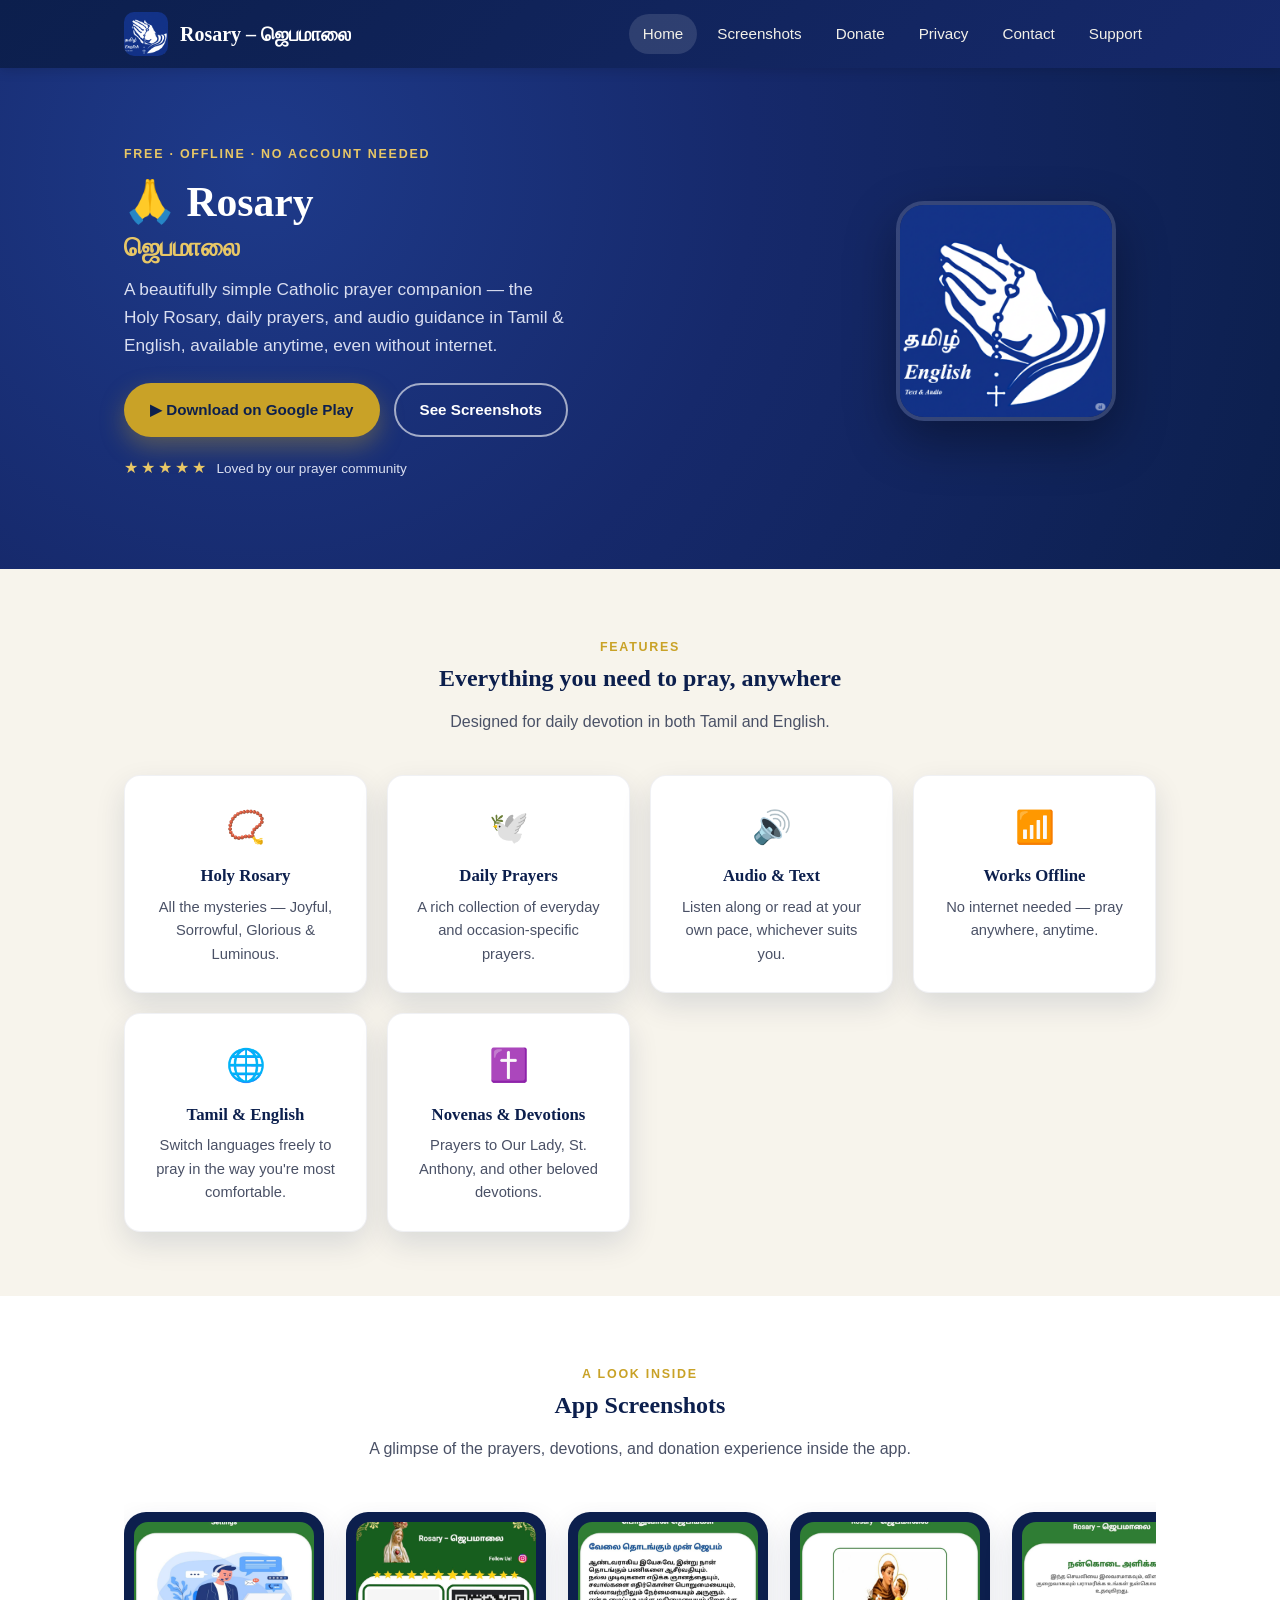
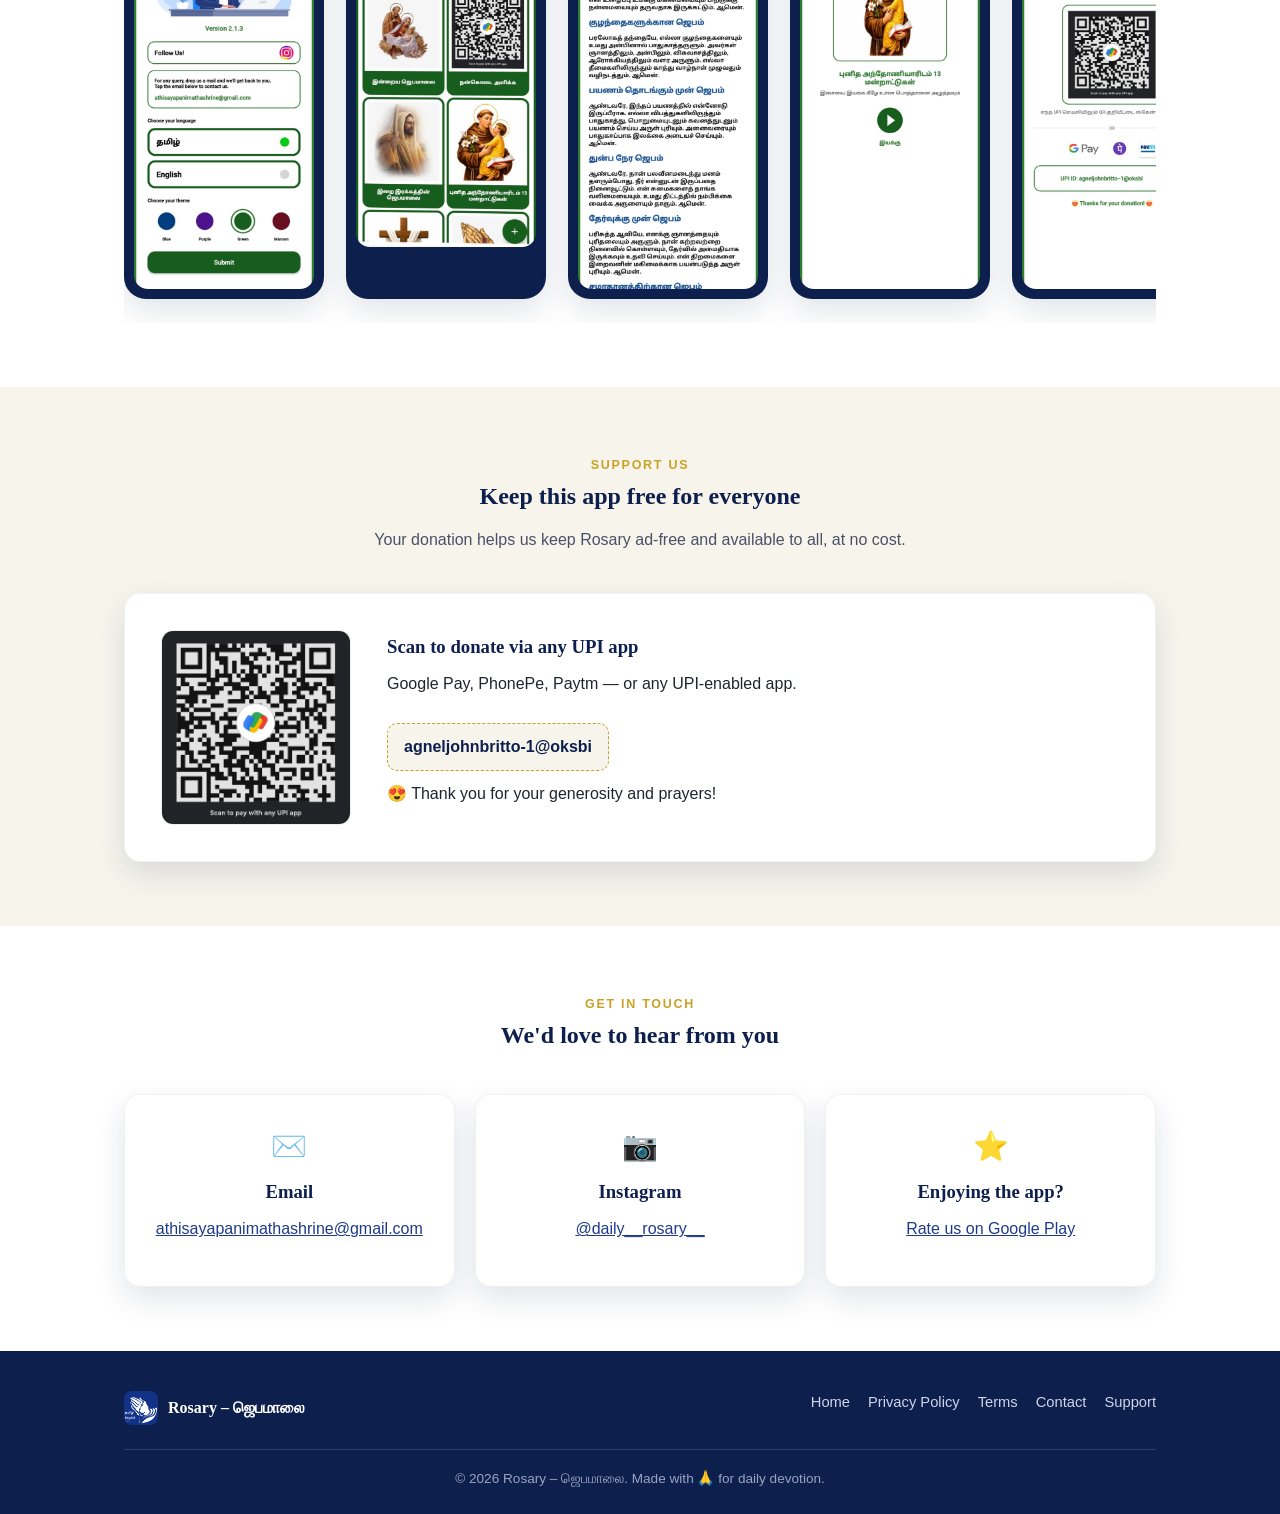
==== index.html @ a55c85b1 "Add files via upload" ====
<!DOCTYPE html>
<html lang="en">
<head>
<meta charset="utf-8">
<meta name="viewport" content="width=device-width,initial-scale=1">
<title>Rosary – ஜெபமாலை | Tamil & English Catholic Prayer App</title>
<meta name="description" content="Rosary – ஜெபமாலை is a free offline Catholic prayer app with the Holy Rosary, daily prayers, and audio in Tamil & English.">
<link rel="icon" href="images/logo.png">
<link rel="stylesheet" href="css/style.css">
</head>
<body>

<header class="site-header">
  <div class="container">
    <a class="brand" href="index.html">
      <img src="images/logo.png" alt="Rosary app logo">
      <span>Rosary &ndash; ஜெபமாலை</span>
    </a>
    <nav class="main-nav">
      <a href="index.html" class="active">Home</a>
      <a href="#screenshots">Screenshots</a>
      <a href="#donate">Donate</a>
      <a href="privacy.html">Privacy</a>
      <a href="contact.html">Contact</a>
      <a href="support.html">Support</a>
    </nav>
  </div>
</header>

<section class="hero">
  <div class="container">
    <div class="hero-copy">
      <span class="eyebrow">Free &middot; Offline &middot; No Account Needed</span>
      <h1>🙏 Rosary <span class="tamil">ஜெபமாலை</span></h1>
      <p class="lead">A beautifully simple Catholic prayer companion &mdash; the Holy Rosary, daily prayers, and audio guidance in Tamil &amp; English, available anytime, even without internet.</p>
      <div class="hero-actions">
        <a class="btn btn-primary" href="https://play.google.com/store/apps/details?id=com.ransam.jebamalaitamil">▶ Download on Google Play</a>
        <a class="btn btn-outline" href="#screenshots">See Screenshots</a>
      </div>
      <div class="stars">★★★★★ <span style="color:#d9def0;letter-spacing:normal;font-size:.85rem">Loved by our prayer community</span></div>
    </div>
    <div class="hero-figure">
      <img src="images/logo.png" alt="Rosary app icon">
    </div>
  </div>
</section>

<section id="features">
  <div class="container">
    <div class="section-head">
      <span class="eyebrow">Features</span>
      <h2>Everything you need to pray, anywhere</h2>
      <p>Designed for daily devotion in both Tamil and English.</p>
    </div>
    <div class="features-grid">
      <div class="feature-card">
        <div class="icon">📿</div>
        <h3>Holy Rosary</h3>
        <p>All the mysteries &mdash; Joyful, Sorrowful, Glorious &amp; Luminous.</p>
      </div>
      <div class="feature-card">
        <div class="icon">🕊️</div>
        <h3>Daily Prayers</h3>
        <p>A rich collection of everyday and occasion-specific prayers.</p>
      </div>
      <div class="feature-card">
        <div class="icon">🔊</div>
        <h3>Audio &amp; Text</h3>
        <p>Listen along or read at your own pace, whichever suits you.</p>
      </div>
      <div class="feature-card">
        <div class="icon">📶</div>
        <h3>Works Offline</h3>
        <p>No internet needed &mdash; pray anywhere, anytime.</p>
      </div>
      <div class="feature-card">
        <div class="icon">🌐</div>
        <h3>Tamil &amp; English</h3>
        <p>Switch languages freely to pray in the way you're most comfortable.</p>
      </div>
      <div class="feature-card">
        <div class="icon">✝️</div>
        <h3>Novenas &amp; Devotions</h3>
        <p>Prayers to Our Lady, St. Anthony, and other beloved devotions.</p>
      </div>
    </div>
  </div>
</section>

<section id="screenshots" style="background:var(--paper)">
  <div class="container">
    <div class="section-head">
      <span class="eyebrow">A Look Inside</span>
      <h2>App Screenshots</h2>
      <p>A glimpse of the prayers, devotions, and donation experience inside the app.</p>
    </div>
    <div class="screenshot-strip">
      <div class="phone-frame"><img src="images/screenshot1.jpeg" alt="Home screen with today's rosary and donation options"></div>
      <div class="phone-frame"><img src="images/screenshot2.jpeg" alt="Collection of everyday prayers"></div>
      <div class="phone-frame"><img src="images/screenshot3.jpeg" alt="St. Anthony novena with audio playback"></div>
      <div class="phone-frame"><img src="images/screenshot4.jpeg" alt="Donate screen with UPI QR code"></div>
      <div class="phone-frame"><img src="images/screenshot5.jpeg" alt="Settings screen with language and theme options"></div>
    </div>
  </div>
</section>

<section id="donate">
  <div class="container">
    <div class="section-head">
      <span class="eyebrow">Support Us</span>
      <h2>Keep this app free for everyone</h2>
      <p>Your donation helps us keep Rosary ad-free and available to all, at no cost.</p>
    </div>
    <div class="donate-card">
      <img src="images/donate_qr.jpeg" alt="UPI QR code to donate">
      <div class="donate-info">
        <h3>Scan to donate via any UPI app</h3>
        <p>Google Pay, PhonePe, Paytm &mdash; or any UPI-enabled app.</p>
        <span class="upi-id">agneljohnbritto-1@oksbi</span>
        <p>😍 Thank you for your generosity and prayers!</p>
      </div>
    </div>
  </div>
</section>

<section id="contact" style="background:var(--paper)">
  <div class="container">
    <div class="section-head">
      <span class="eyebrow">Get in Touch</span>
      <h2>We'd love to hear from you</h2>
    </div>
    <div class="contact-grid">
      <div class="contact-card">
        <div class="icon">✉️</div>
        <h3>Email</h3>
        <p><a href="mailto:athisayapanimathashrine@gmail.com">athisayapanimathashrine@gmail.com</a></p>
      </div>
      <div class="contact-card">
        <div class="icon">📷</div>
        <h3>Instagram</h3>
        <p><a href="https://www.instagram.com/daily__rosary__?igsh=anVxZm9tZTR4bTBn">@daily__rosary__</a></p>
      </div>
      <div class="contact-card">
        <div class="icon">⭐</div>
        <h3>Enjoying the app?</h3>
        <p><a href="https://play.google.com/store/apps/details?id=com.ransam.jebamalaitamil">Rate us on Google Play</a></p>
      </div>
    </div>
  </div>
</section>

<footer class="site-footer">
  <div class="container">
    <div class="footer-grid">
      <div class="footer-brand">
        <img src="images/logo.png" alt="Rosary logo">
        <span>Rosary &ndash; ஜெபமாலை</span>
      </div>
      <nav class="footer-nav">
        <a href="index.html">Home</a>
        <a href="privacy.html">Privacy Policy</a>
        <a href="terms.html">Terms</a>
        <a href="contact.html">Contact</a>
        <a href="support.html">Support</a>
      </nav>
    </div>
    <div class="footer-bottom">© 2026 Rosary &ndash; ஜெபமாலை. Made with 🙏 for daily devotion.</div>
  </div>
</footer>

<script src="js/script.js"></script>
</body>
</html>
---- css/style.css ----
/* ---------- Design tokens ---------- */
:root{
  --navy-deep:#0c1f4d;
  --navy:#16296b;
  --navy-light:#1e3a8a;
  --gold:#c9a227;
  --gold-light:#e8c766;
  --cream:#f7f4ec;
  --paper:#ffffff;
  --ink:#1f2430;
  --ink-soft:#4a5166;
  --shadow:0 12px 30px rgba(12,31,77,0.12);
  --radius:16px;
}

*{box-sizing:border-box}
html{scroll-behavior:smooth}
body{
  margin:0;
  font-family:-apple-system,BlinkMacSystemFont,"Segoe UI",Roboto,Helvetica,Arial,sans-serif;
  color:var(--ink);
  background:var(--cream);
  line-height:1.6;
}
h1,h2,h3{
  font-family:Georgia,"Times New Roman",serif;
  color:var(--navy-deep);
  margin:0 0 .5em;
}
p{margin:0 0 1em}
a{color:var(--navy-light)}
img{max-width:100%;display:block}

.container{max-width:1080px;margin:0 auto;padding:0 24px}

/* ---------- Header / Nav ---------- */
.site-header{
  background:linear-gradient(135deg,var(--navy-deep),var(--navy));
  color:#fff;
  position:sticky;
  top:0;
  z-index:50;
  box-shadow:0 2px 12px rgba(0,0,0,.15);
}
.site-header .container{
  display:flex;
  align-items:center;
  justify-content:space-between;
  padding-top:12px;
  padding-bottom:12px;
  gap:16px;
  flex-wrap:wrap;
}
.brand{display:flex;align-items:center;gap:12px;text-decoration:none}
.brand img{width:44px;height:44px;border-radius:10px}
.brand span{
  font-family:Georgia,serif;
  font-weight:700;
  font-size:1.25rem;
  color:#fff;
}
nav.main-nav{display:flex;gap:6px;flex-wrap:wrap}
nav.main-nav a{
  color:#f2f0e8;
  text-decoration:none;
  font-size:.95rem;
  padding:8px 14px;
  border-radius:20px;
  transition:background .2s ease;
}
nav.main-nav a:hover,nav.main-nav a.active{background:rgba(255,255,255,.12)}

/* ---------- Hero ---------- */
.hero{
  background:radial-gradient(circle at 20% 20%,var(--navy-light) 0,var(--navy) 45%,var(--navy-deep) 100%);
  color:#fff;
  padding:72px 0 88px;
}
.hero .container{
  display:flex;
  align-items:center;
  gap:48px;
  flex-wrap:wrap;
}
.hero-copy{flex:1 1 380px}
.hero-copy .eyebrow{
  display:inline-block;
  color:var(--gold-light);
  letter-spacing:.14em;
  text-transform:uppercase;
  font-size:.78rem;
  font-weight:600;
  margin-bottom:14px;
}
.hero-copy h1{
  color:#fff;
  font-size:2.6rem;
  line-height:1.15;
  margin-bottom:14px;
}
.hero-copy h1 .tamil{display:block;font-size:1.6rem;color:var(--gold-light);margin-top:6px}
.hero-copy p.lead{
  color:#d9def0;
  font-size:1.08rem;
  max-width:46ch;
}
.hero-actions{display:flex;gap:14px;flex-wrap:wrap;margin-top:24px}
.hero-figure{
  flex:0 1 300px;
  display:flex;
  justify-content:center;
}
.hero-figure img{
  width:220px;
  height:220px;
  border-radius:28px;
  box-shadow:0 20px 50px rgba(0,0,0,.35);
  border:4px solid rgba(255,255,255,.15);
}
.stars{color:var(--gold-light);letter-spacing:3px;margin-top:18px;font-size:1rem}

/* ---------- Buttons ---------- */
.btn{
  display:inline-flex;
  align-items:center;
  gap:8px;
  padding:13px 24px;
  border-radius:999px;
  text-decoration:none;
  font-weight:600;
  font-size:.95rem;
  transition:transform .15s ease,box-shadow .15s ease;
  border:2px solid transparent;
}
.btn:hover{transform:translateY(-2px)}
.btn-primary{background:var(--gold);color:var(--navy-deep);box-shadow:0 10px 24px rgba(201,162,39,.35)}
.btn-primary:hover{background:var(--gold-light)}
.btn-outline{border-color:rgba(255,255,255,.6);color:#fff}
.btn-outline:hover{background:rgba(255,255,255,.1)}
.btn-dark{background:var(--navy-deep);color:#fff}
.btn-dark:hover{background:var(--navy)}

/* ---------- Sections ---------- */
section{padding:64px 0}
.section-head{text-align:center;max-width:640px;margin:0 auto 40px}
.section-head .eyebrow{
  color:var(--gold);
  text-transform:uppercase;
  letter-spacing:.14em;
  font-size:.78rem;
  font-weight:700;
}
.section-head p{color:var(--ink-soft)}

/* Features */
.features-grid{
  display:grid;
  grid-template-columns:repeat(auto-fit,minmax(200px,1fr));
  gap:20px;
}
.feature-card{
  background:var(--paper);
  border-radius:var(--radius);
  padding:26px 22px;
  box-shadow:var(--shadow);
  border:1px solid rgba(12,31,77,.06);
  text-align:center;
}
.feature-card .icon{font-size:2rem;margin-bottom:10px}
.feature-card h3{font-size:1.05rem;margin-bottom:6px}
.feature-card p{color:var(--ink-soft);font-size:.92rem;margin:0}

/* Screenshots */
.screenshot-strip{
  display:flex;
  gap:22px;
  overflow-x:auto;
  padding:10px 4px 24px;
  scroll-snap-type:x mandatory;
}
.screenshot-strip::-webkit-scrollbar{height:8px}
.screenshot-strip::-webkit-scrollbar-thumb{background:rgba(12,31,77,.25);border-radius:8px}
.phone-frame{
  flex:0 0 auto;
  width:200px;
  scroll-snap-align:start;
  background:var(--navy-deep);
  padding:10px;
  border-radius:22px;
  box-shadow:var(--shadow);
}
.phone-frame img{border-radius:14px;width:100%}

/* Donate */
.donate-card{
  background:var(--paper);
  border-radius:var(--radius);
  box-shadow:var(--shadow);
  padding:36px;
  display:flex;
  gap:36px;
  align-items:center;
  flex-wrap:wrap;
  justify-content:center;
  border:1px solid rgba(12,31,77,.06);
}
.donate-card img{width:190px;border-radius:12px;border:1px solid #eee}
.donate-info{flex:1 1 260px}
.upi-id{
  display:inline-block;
  background:var(--cream);
  border:1px dashed var(--gold);
  padding:10px 16px;
  border-radius:10px;
  font-weight:700;
  color:var(--navy-deep);
  margin:10px 0;
}

/* Contact */
.contact-grid{
  display:grid;
  grid-template-columns:repeat(auto-fit,minmax(220px,1fr));
  gap:20px;
}
.contact-card{
  background:var(--paper);
  border-radius:var(--radius);
  box-shadow:var(--shadow);
  padding:28px;
  text-align:center;
  border:1px solid rgba(12,31,77,.06);
}
.contact-card .icon{font-size:1.8rem;margin-bottom:8px}

/* Policy / text pages */
.policy-page{background:var(--paper);border-radius:var(--radius);box-shadow:var(--shadow);padding:40px;margin:48px 0;border:1px solid rgba(12,31,77,.06)}
.policy-page h2{margin-top:1.4em}
.policy-page h2:first-child{margin-top:0}
.policy-page ul{padding-left:20px}
.updated-badge{
  display:inline-block;
  background:var(--cream);
  color:var(--navy-deep);
  border:1px solid rgba(12,31,77,.15);
  padding:6px 14px;
  border-radius:999px;
  font-size:.82rem;
  font-weight:600;
  margin-bottom:20px;
}
.page-hero{
  background:linear-gradient(135deg,var(--navy-deep),var(--navy));
  color:#fff;
  padding:48px 0;
  text-align:center;
}
.page-hero h1{color:#fff;margin-bottom:6px}
.page-hero p{color:#d9def0;margin:0}

/* Footer */
.site-footer{
  background:var(--navy-deep);
  color:#cfd4e8;
  padding:40px 0 24px;
}
.footer-grid{
  display:flex;
  justify-content:space-between;
  gap:24px;
  flex-wrap:wrap;
  margin-bottom:24px;
}
.footer-brand{display:flex;align-items:center;gap:10px}
.footer-brand img{width:34px;height:34px;border-radius:8px}
.footer-brand span{color:#fff;font-family:Georgia,serif;font-weight:700}
.footer-nav{display:flex;gap:18px;flex-wrap:wrap}
.footer-nav a{color:#cfd4e8;text-decoration:none;font-size:.92rem}
.footer-nav a:hover{color:#fff}
.footer-bottom{
  border-top:1px solid rgba(255,255,255,.12);
  padding-top:18px;
  text-align:center;
  font-size:.85rem;
  color:#9aa3c2;
}

@media (max-width:640px){
  .hero{padding:52px 0 64px}
  .hero-copy h1{font-size:2.05rem}
  section{padding:48px 0}
  .donate-card{padding:26px;flex-direction:column}
}
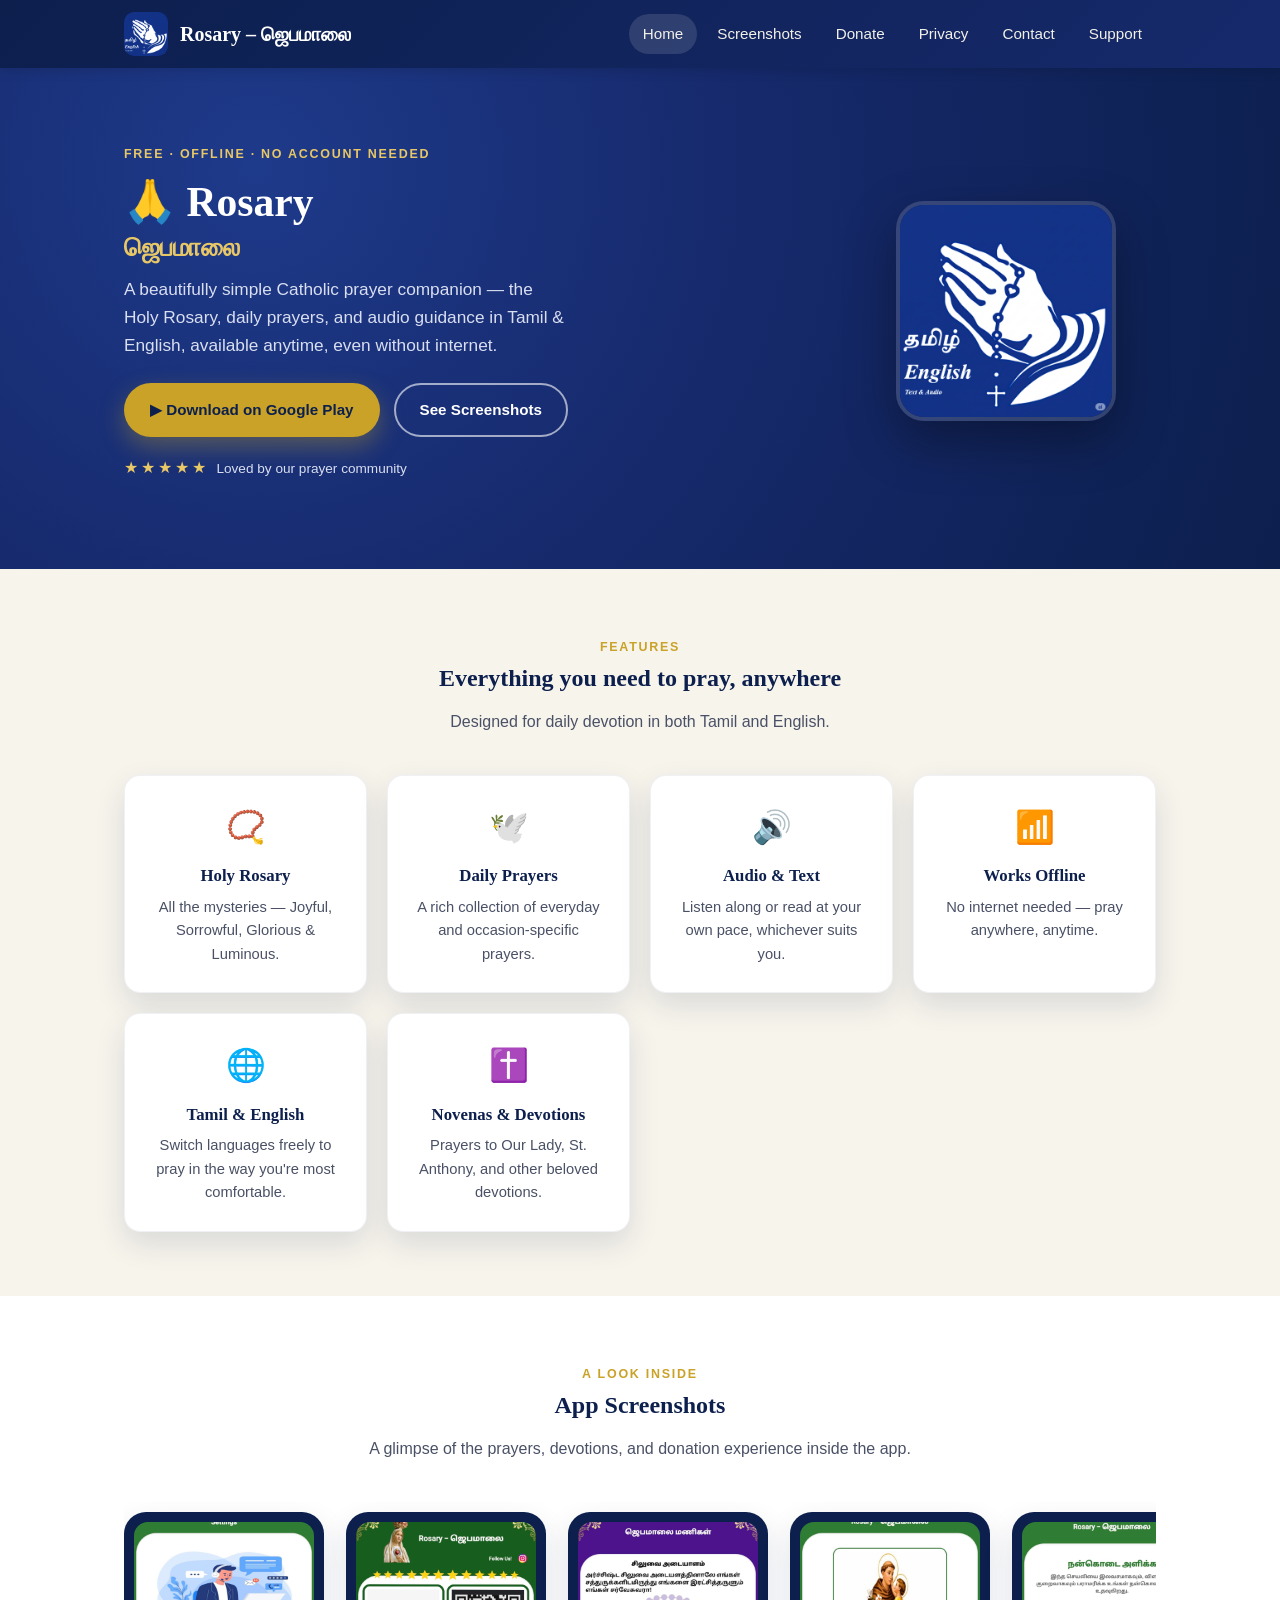
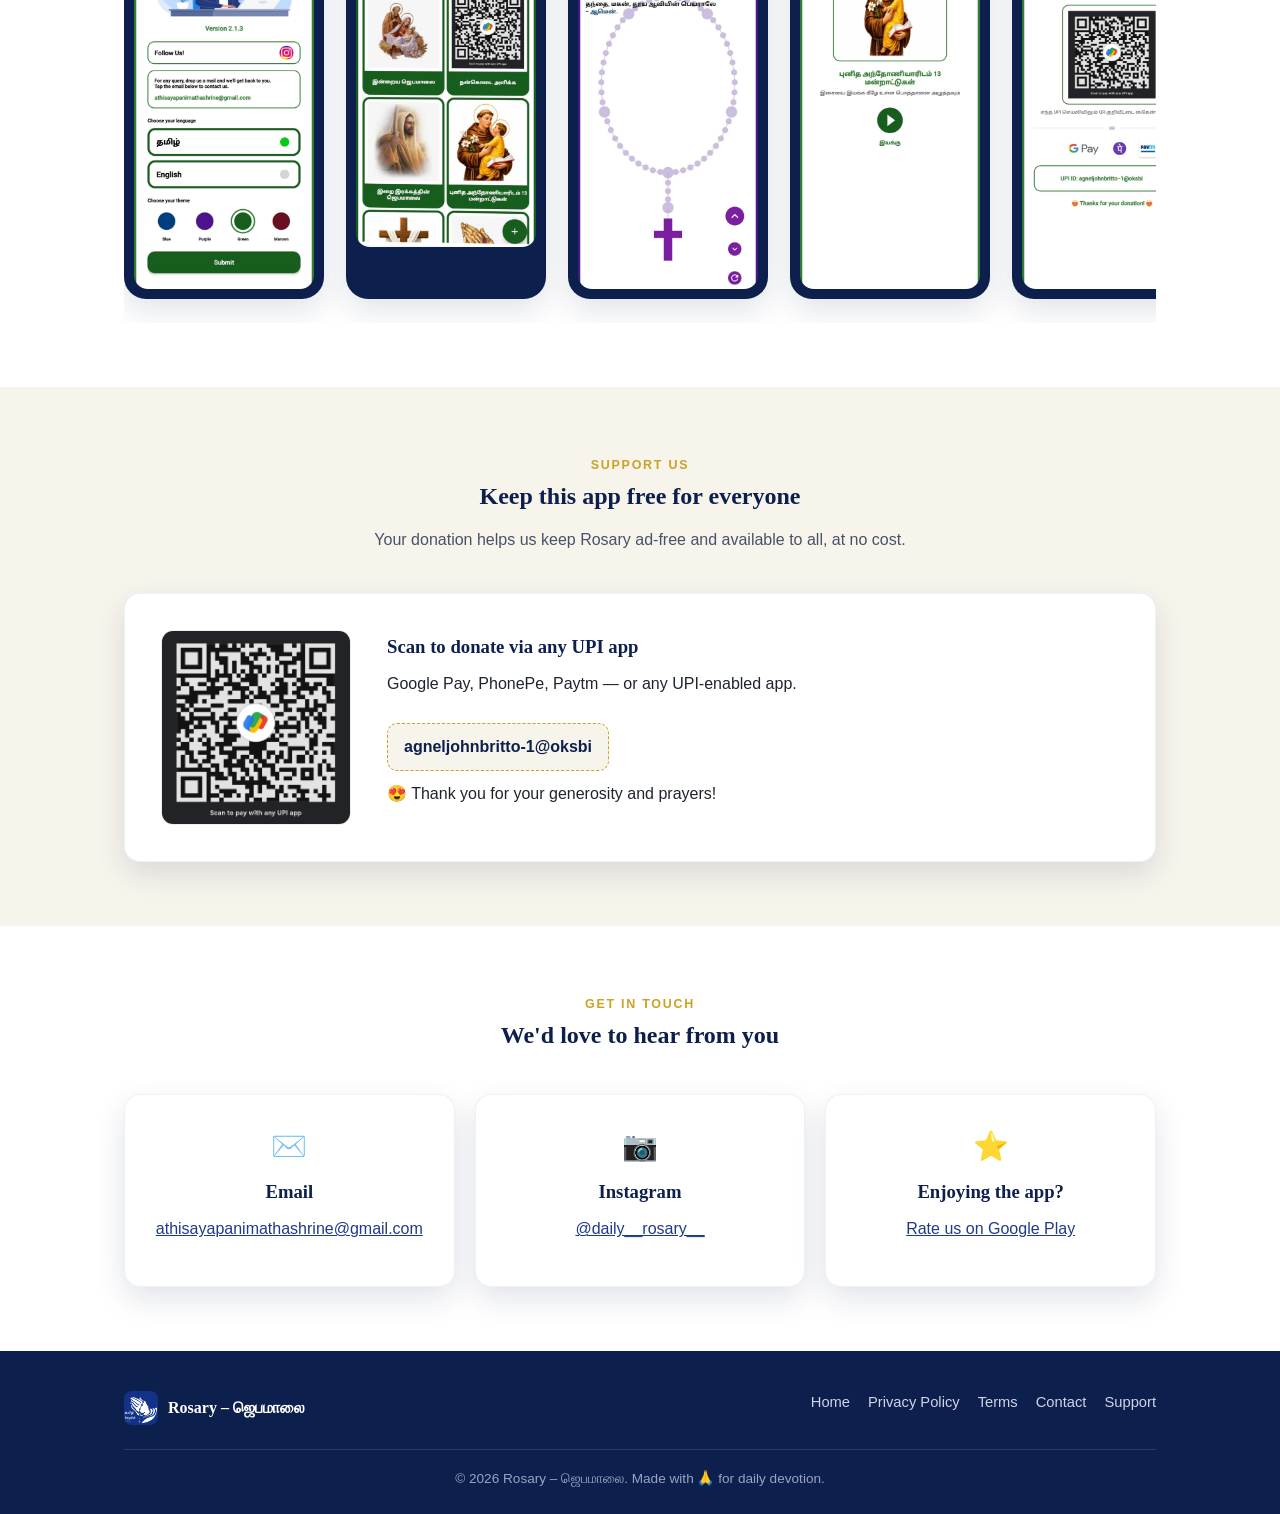
==== commit 33ddfa65: "Add new screenshot to phone frame section" ====
--- a/index.html
+++ b/index.html
@@ -100,6 +100,7 @@
       <div class="phone-frame"><img src="images/screenshot3.jpeg" alt="St. Anthony novena with audio playback"></div>
       <div class="phone-frame"><img src="images/screenshot4.jpeg" alt="Donate screen with UPI QR code"></div>
       <div class="phone-frame"><img src="images/screenshot5.jpeg" alt="Settings screen with language and theme options"></div>
+      <div class="phone-frame"><img src="images/screenshot6.jpeg" alt="Settings screen with language and theme options"></div>
     </div>
   </div>
 </section>
